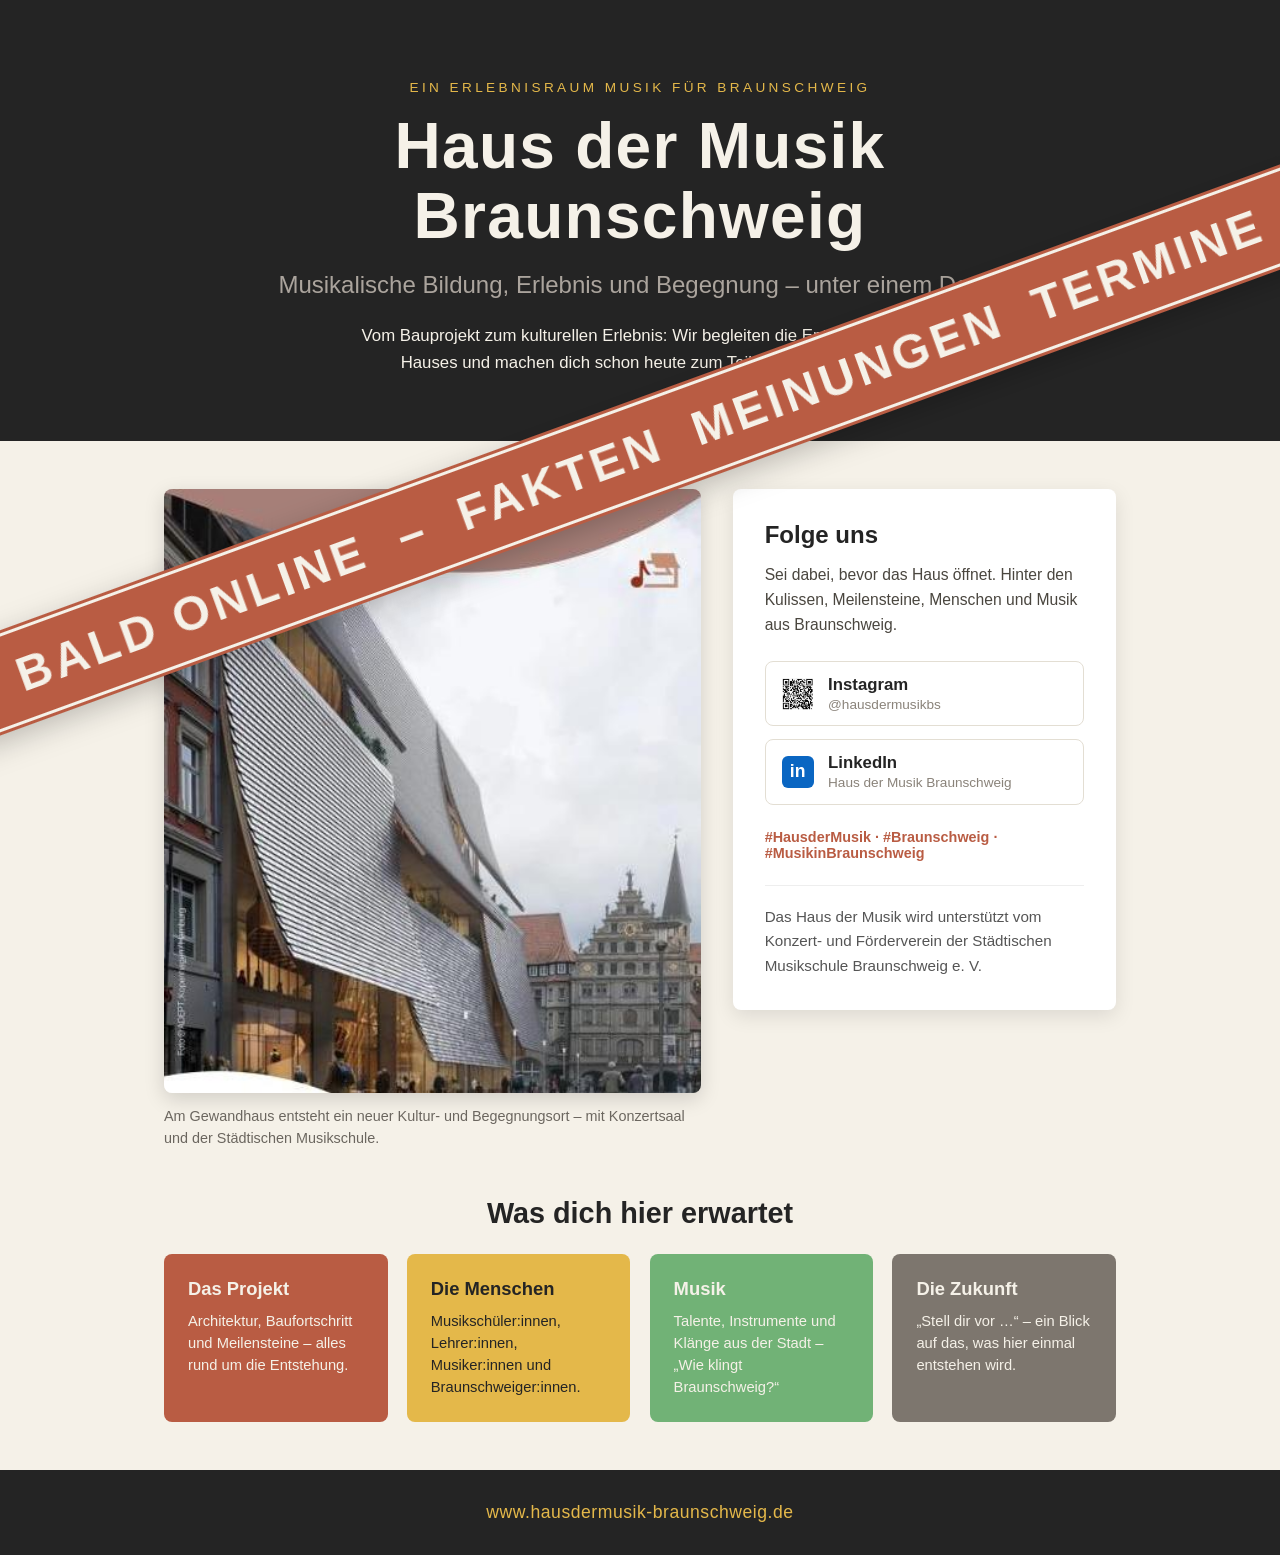
==== index.html @ 81d883ce "LinkedIn-URL final setzen Co-authored-by: volkereckhardt1958 <volkereckhardt1958@users.noreply.githu" ====
<!DOCTYPE html>
<html lang="de">
<head>
  <meta charset="UTF-8">
  <meta name="viewport" content="width=device-width, initial-scale=1.0">
  <title>Haus der Musik Braunschweig</title>
  <meta name="description" content="Haus der Musik Braunschweig – musikalische Bildung, Erlebnis und Begegnung unter einem Dach. Vom Bauprojekt zum kulturellen Erlebnis.">
  <link rel="stylesheet" href="style.css">
</head>
<body>

  <div class="banner" aria-hidden="true">
    <span>bald online &nbsp;–&nbsp; Fakten&nbsp; Meinungen&nbsp; Termine</span>
  </div>

  <header class="hero">
    <div class="hero-inner">
      <p class="kicker">Ein Erlebnisraum Musik für Braunschweig</p>
      <h1>Haus der Musik<br>Braunschweig</h1>
      <p class="subtitle">Musikalische Bildung, Erlebnis und Begegnung – unter einem Dach.</p>
      <p class="vision">Vom Bauprojekt zum kulturellen Erlebnis: Wir begleiten die Entstehung des Hauses und machen dich schon heute zum Teil des Projekts. 🎵</p>
    </div>
  </header>

  <main>
    <section class="content">
      <div class="card">
        <img src="images/gebaeude.jpg" alt="Zukünftiges Haus der Musik Braunschweig am Gewandhaus" class="gebaeude">
        <p class="caption">Am Gewandhaus entsteht ein neuer Kultur- und Begegnungsort – mit Konzertsaal und der Städtischen Musikschule.</p>
      </div>

      <div class="info">
        <h2>Folge uns</h2>
        <p class="intro">Sei dabei, bevor das Haus öffnet. Hinter den Kulissen, Meilensteine, Menschen und Musik aus Braunschweig.</p>

        <div class="links">
          <a href="https://www.instagram.com/hausdermusikbs" target="_blank" rel="noopener" class="social">
            <img src="images/logo.jpg" alt="Instagram-Logo" class="social-icon">
            <span>
              <strong>Instagram</strong>
              <small>@hausdermusikbs</small>
            </span>
          </a>
          <a href="https://www.linkedin.com/company/haus-der-musik-braunschweig/" target="_blank" rel="noopener" class="social">
            <span class="social-icon social-text">in</span>
            <span>
              <strong>LinkedIn</strong>
              <small>Haus der Musik Braunschweig</small>
            </span>
          </a>
        </div>

        <div class="hashtags">#HausderMusik · #Braunschweig · #MusikinBraunschweig</div>

        <p class="foerder">
          Das Haus der Musik wird unterstützt vom Konzert- und
          Förderverein der Städtischen Musikschule Braunschweig e.&nbsp;V.
        </p>
      </div>
    </section>

    <section class="pillars">
      <h2>Was dich hier erwartet</h2>
      <div class="pillar-grid">
        <div class="pillar pillar-red">
          <h3>Das Projekt</h3>
          <p>Architektur, Baufortschritt und Meilensteine – alles rund um die Entstehung.</p>
        </div>
        <div class="pillar pillar-yellow">
          <h3>Die Menschen</h3>
          <p>Musikschüler:innen, Lehrer:innen, Musiker:innen und Braunschweiger:innen.</p>
        </div>
        <div class="pillar pillar-green">
          <h3>Musik</h3>
          <p>Talente, Instrumente und Klänge aus der Stadt – „Wie klingt Braunschweig?“</p>
        </div>
        <div class="pillar pillar-grey">
          <h3>Die Zukunft</h3>
          <p>„Stell dir vor …“ – ein Blick auf das, was hier einmal entstehen wird.</p>
        </div>
      </div>
    </section>
  </main>

  <footer>
    <a href="https://www.hausdermusik-braunschweig.de" target="_blank" rel="noopener">www.hausdermusik-braunschweig.de</a>
  </footer>

</body>
</html>
---- style.css ----
* {
  margin: 0;
  padding: 0;
  box-sizing: border-box;
}

:root {
  --cream: #F5F1E8;
  --black: #242424;
  --grey: #ABA49D;
  --red: #B95C43;
  --yellow: #E4B84A;
  --green: #71B276;
}

body {
  font-family: "Helvetica Neue", Helvetica, Arial, sans-serif;
  background: var(--cream);
  color: var(--black);
  min-height: 100vh;
  position: relative;
  overflow-x: hidden;
}

.banner {
  position: fixed;
  top: 50%;
  left: 50%;
  transform: translate(-50%, -50%) rotate(-20deg);
  background: var(--red);
  color: var(--cream);
  font-size: clamp(1.4rem, 4vw, 3rem);
  font-weight: 700;
  letter-spacing: 0.08em;
  text-transform: uppercase;
  padding: 1rem 4rem;
  white-space: nowrap;
  box-shadow: 0 8px 30px rgba(0, 0, 0, 0.25);
  z-index: 100;
  pointer-events: none;
  border: 3px solid var(--cream);
  outline: 3px solid var(--red);
}

.hero {
  background: var(--black);
  color: var(--cream);
  padding: 5rem 1.5rem 4rem;
  text-align: center;
}

.kicker {
  text-transform: uppercase;
  letter-spacing: 0.25em;
  font-size: 0.85rem;
  color: var(--yellow);
  margin-bottom: 1rem;
}

.hero h1 {
  font-size: clamp(2.2rem, 6vw, 4rem);
  letter-spacing: 0.02em;
  line-height: 1.1;
  font-weight: 700;
}

.subtitle {
  margin-top: 1.2rem;
  font-size: clamp(1.1rem, 2.5vw, 1.5rem);
  color: var(--grey);
}

.vision {
  margin: 1.5rem auto 0;
  max-width: 560px;
  line-height: 1.6;
  font-size: 1.05rem;
}

.content {
  display: grid;
  grid-template-columns: 1fr;
  gap: 2rem;
  max-width: 1000px;
  margin: 3rem auto;
  padding: 0 1.5rem;
}

@media (min-width: 800px) {
  .content {
    grid-template-columns: 1.4fr 1fr;
    align-items: start;
  }
}

.gebaeude {
  width: 100%;
  height: auto;
  border-radius: 8px;
  box-shadow: 0 6px 20px rgba(0, 0, 0, 0.15);
  display: block;
}

.caption {
  margin-top: 0.8rem;
  font-size: 0.9rem;
  color: #6b665f;
  line-height: 1.5;
}

.info {
  background: #fff;
  border-radius: 8px;
  padding: 2rem;
  box-shadow: 0 6px 20px rgba(0, 0, 0, 0.1);
}

.info h2 {
  margin-bottom: 0.8rem;
  font-size: 1.5rem;
}

.intro {
  margin-bottom: 1.5rem;
  line-height: 1.6;
  font-size: 0.98rem;
  color: #4a463f;
}

.links {
  display: flex;
  flex-direction: column;
  gap: 0.8rem;
  margin-bottom: 1.5rem;
}

.social {
  display: flex;
  align-items: center;
  gap: 0.9rem;
  text-decoration: none;
  color: var(--black);
  border: 1px solid #e3ded3;
  border-radius: 8px;
  padding: 0.8rem 1rem;
  transition: background 0.2s, border-color 0.2s;
}

.social:hover {
  background: var(--cream);
  border-color: var(--red);
}

.social strong {
  display: block;
  font-size: 1.05rem;
}

.social small {
  color: #8a837a;
  font-size: 0.85rem;
}

.social-icon {
  width: 32px;
  height: 32px;
  object-fit: contain;
  flex-shrink: 0;
}

.social-text {
  display: inline-flex;
  align-items: center;
  justify-content: center;
  width: 32px;
  height: 32px;
  border-radius: 6px;
  background: #0a66c2;
  color: #fff;
  font-weight: 700;
  font-size: 1.1rem;
  flex-shrink: 0;
}

.hashtags {
  font-size: 0.9rem;
  color: var(--red);
  margin-bottom: 1.5rem;
  font-weight: 600;
}

.foerder {
  font-size: 0.95rem;
  line-height: 1.6;
  color: #555;
  border-top: 1px solid #eee;
  padding-top: 1.2rem;
}

.pillars {
  max-width: 1000px;
  margin: 0 auto 3rem;
  padding: 0 1.5rem;
}

.pillars h2 {
  text-align: center;
  margin-bottom: 1.5rem;
  font-size: 1.8rem;
}

.pillar-grid {
  display: grid;
  grid-template-columns: repeat(auto-fit, minmax(200px, 1fr));
  gap: 1.2rem;
}

.pillar {
  border-radius: 8px;
  padding: 1.5rem;
  color: var(--cream);
  min-height: 160px;
}

.pillar h3 {
  margin-bottom: 0.6rem;
  font-size: 1.15rem;
}

.pillar p {
  font-size: 0.92rem;
  line-height: 1.5;
}

.pillar-red { background: var(--red); }
.pillar-yellow { background: var(--yellow); color: var(--black); }
.pillar-green { background: var(--green); }
.pillar-grey { background: #7d766e; }

footer {
  text-align: center;
  padding: 2rem 1rem;
  background: var(--black);
}

footer a {
  color: var(--yellow);
  font-size: 1.1rem;
  text-decoration: none;
  letter-spacing: 0.03em;
}

footer a:hover {
  text-decoration: underline;
}
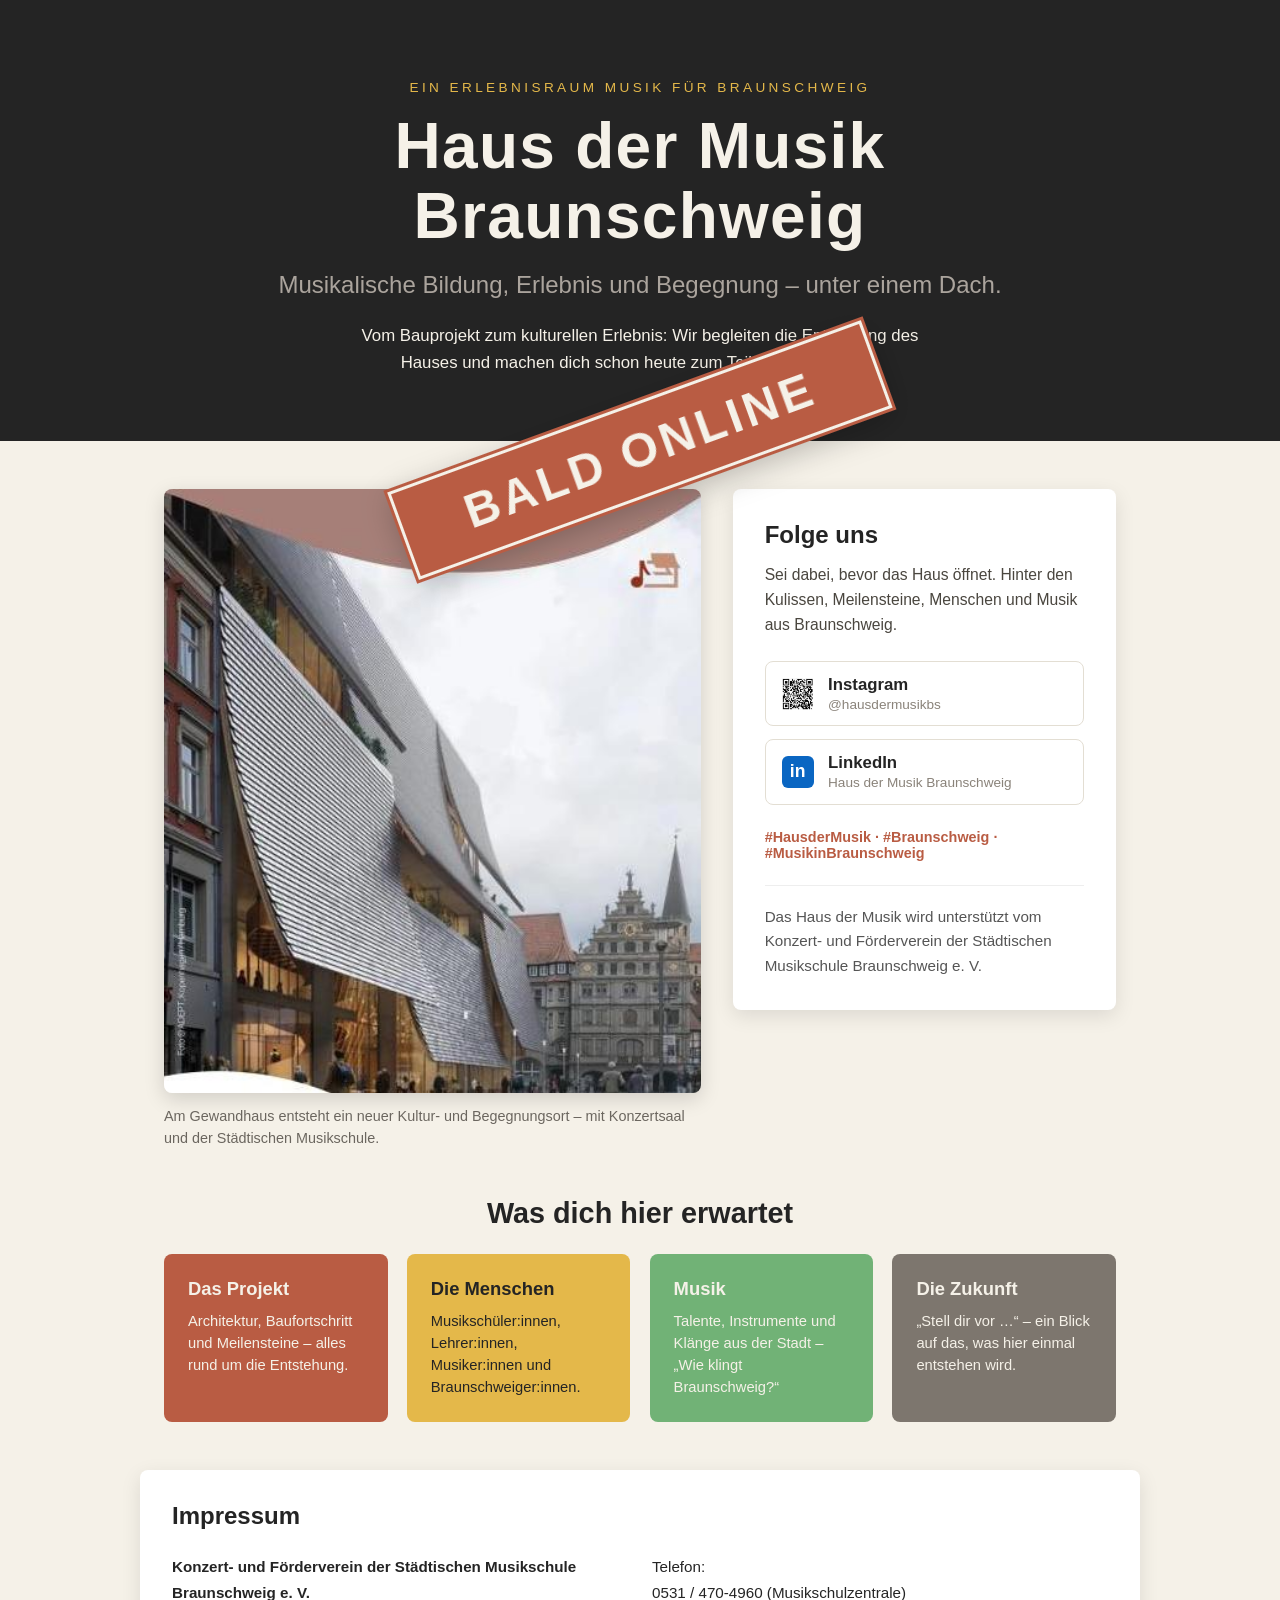
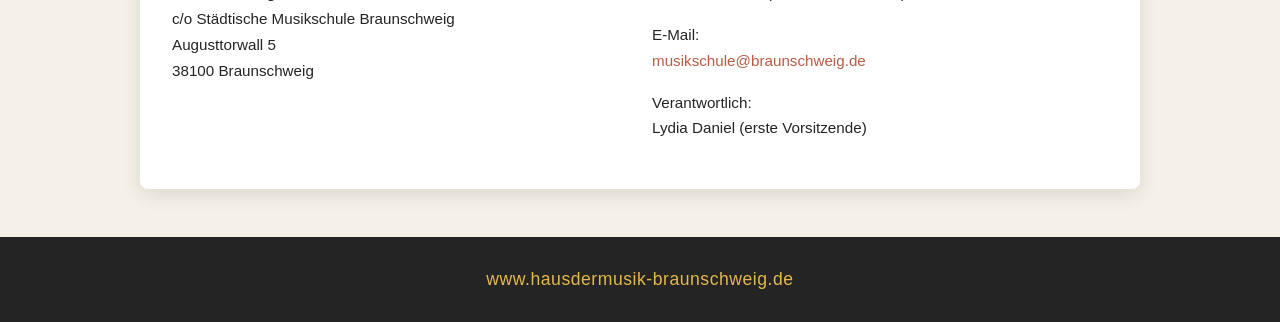
==== commit bc56b237: "Impressum hinzufuegen, Banner auf 'Bald online' kuerzen Co-authored-by: volkereckhardt1958 <volkerec" ====
--- a/index.html
+++ b/index.html
@@ -10,7 +10,7 @@
 <body>
 
   <div class="banner" aria-hidden="true">
-    <span>bald online &nbsp;–&nbsp; Fakten&nbsp; Meinungen&nbsp; Termine</span>
+    <span>Bald online</span>
   </div>
 
   <header class="hero">
@@ -82,6 +82,23 @@
     </section>
   </main>
 
+  <section class="impressum" id="impressum">
+    <h2>Impressum</h2>
+    <div class="impressum-grid">
+      <div>
+        <p><strong>Konzert- und Förderverein der Städtischen Musikschule Braunschweig e.&nbsp;V.</strong><br>
+        c/o Städtische Musikschule Braunschweig<br>
+        Augusttorwall 5<br>
+        38100 Braunschweig</p>
+      </div>
+      <div>
+        <p>Telefon:<br>0531 / 470-4960 (Musikschulzentrale)</p>
+        <p>E-Mail:<br><a href="mailto:musikschule@braunschweig.de">musikschule@braunschweig.de</a></p>
+        <p>Verantwortlich:<br>Lydia Daniel (erste Vorsitzende)</p>
+      </div>
+    </div>
+  </section>
+
   <footer>
     <a href="https://www.hausdermusik-braunschweig.de" target="_blank" rel="noopener">www.hausdermusik-braunschweig.de</a>
   </footer>
--- a/style.css
+++ b/style.css
@@ -237,6 +237,47 @@
 .pillar-green { background: var(--green); }
 .pillar-grey { background: #7d766e; }
 
+.impressum {
+  max-width: 1000px;
+  margin: 0 auto 3rem;
+  padding: 2rem;
+  background: #fff;
+  border-radius: 8px;
+  box-shadow: 0 6px 20px rgba(0, 0, 0, 0.1);
+}
+
+.impressum h2 {
+  margin-bottom: 1.5rem;
+  font-size: 1.5rem;
+}
+
+.impressum-grid {
+  display: grid;
+  grid-template-columns: 1fr;
+  gap: 1.5rem;
+}
+
+@media (min-width: 700px) {
+  .impressum-grid {
+    grid-template-columns: 1fr 1fr;
+  }
+}
+
+.impressum p {
+  line-height: 1.7;
+  margin-bottom: 1rem;
+  font-size: 0.95rem;
+}
+
+.impressum a {
+  color: var(--red);
+  text-decoration: none;
+}
+
+.impressum a:hover {
+  text-decoration: underline;
+}
+
 footer {
   text-align: center;
   padding: 2rem 1rem;
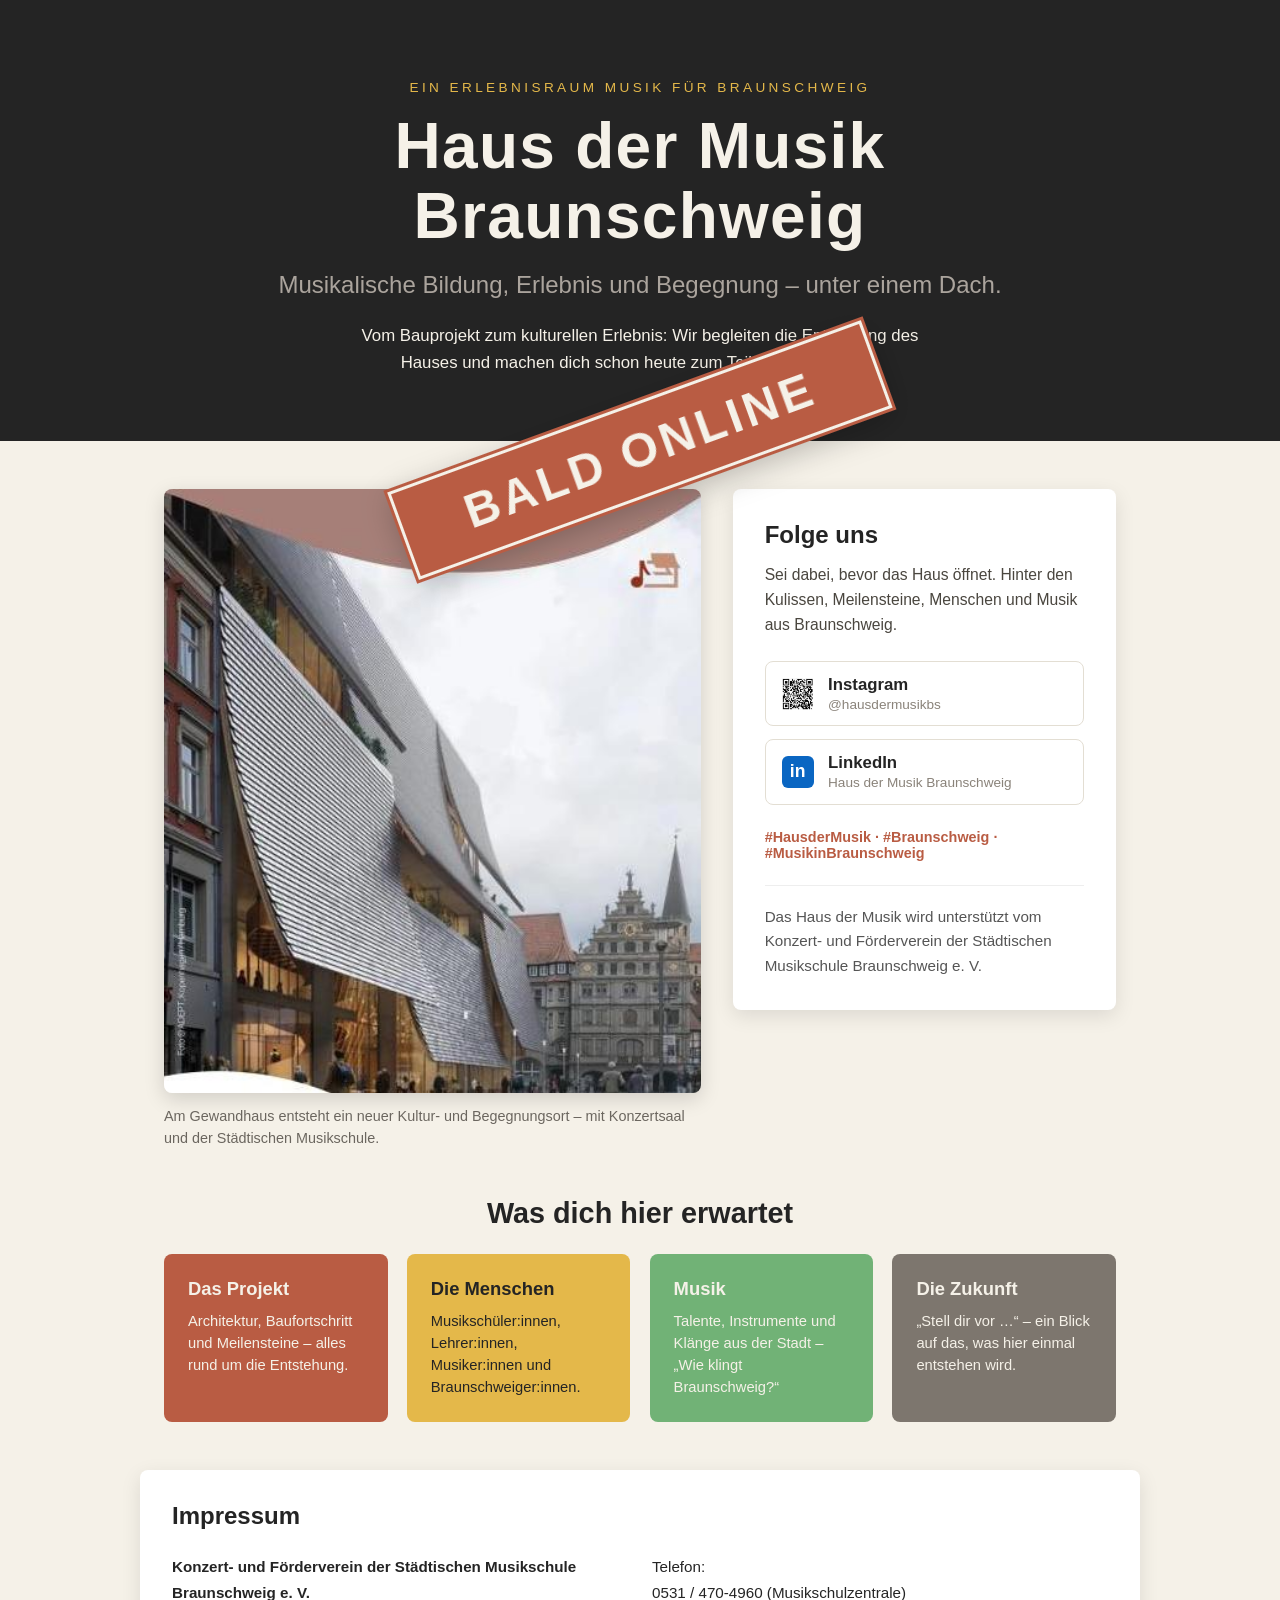
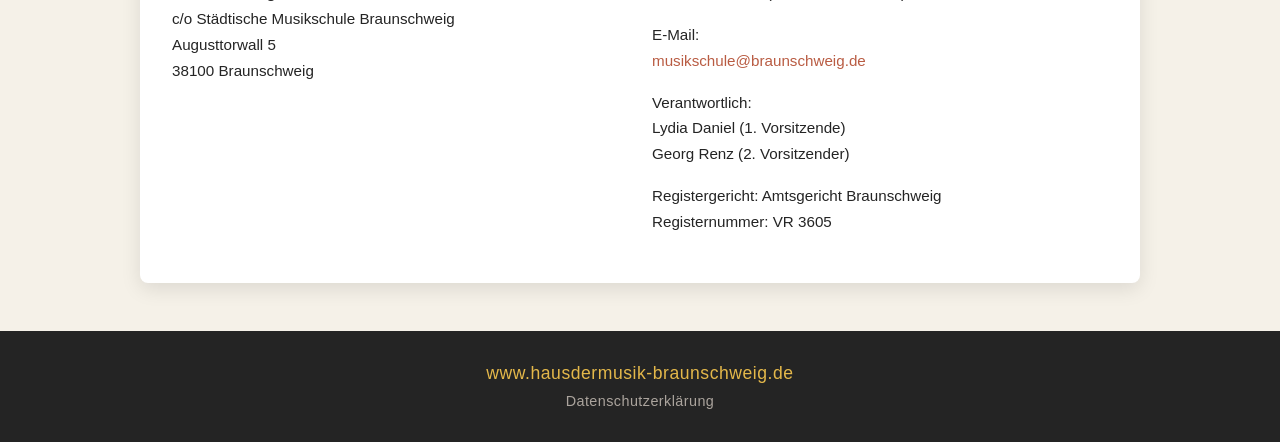
==== commit a675c31c: "Impressum vervollstaendigen (Registergericht, VR 3605) und Datenschutzerklaerung hinzufuegen Co-auth" ====
--- a/index.html
+++ b/index.html
@@ -94,13 +94,15 @@
       <div>
         <p>Telefon:<br>0531 / 470-4960 (Musikschulzentrale)</p>
         <p>E-Mail:<br><a href="mailto:musikschule@braunschweig.de">musikschule@braunschweig.de</a></p>
-        <p>Verantwortlich:<br>Lydia Daniel (erste Vorsitzende)</p>
+        <p>Verantwortlich:<br>Lydia Daniel (1. Vorsitzende)<br>Georg Renz (2. Vorsitzender)</p>
+        <p>Registergericht: Amtsgericht Braunschweig<br>Registernummer: VR 3605</p>
       </div>
     </div>
   </section>
 
   <footer>
     <a href="https://www.hausdermusik-braunschweig.de" target="_blank" rel="noopener">www.hausdermusik-braunschweig.de</a>
+    <p><a href="datenschutz.html">Datenschutzerklärung</a></p>
   </footer>
 
 </body>
--- a/style.css
+++ b/style.css
@@ -278,6 +278,44 @@
   text-decoration: underline;
 }
 
+footer p {
+  margin-top: 0.5rem;
+}
+
+footer p a {
+  font-size: 0.9rem;
+  color: var(--grey);
+}
+
+.legal {
+  max-width: 800px;
+  margin: 3rem auto;
+  padding: 0 1.5rem;
+}
+
+.legal h1 {
+  margin-bottom: 1.5rem;
+}
+
+.legal h2 {
+  margin: 1.8rem 0 0.7rem;
+  font-size: 1.15rem;
+}
+
+.legal p {
+  line-height: 1.7;
+  font-size: 0.95rem;
+  color: #4a463f;
+}
+
+.legal a {
+  color: var(--red);
+}
+
+.legal .back {
+  margin-top: 2.5rem;
+}
+
 footer {
   text-align: center;
   padding: 2rem 1rem;
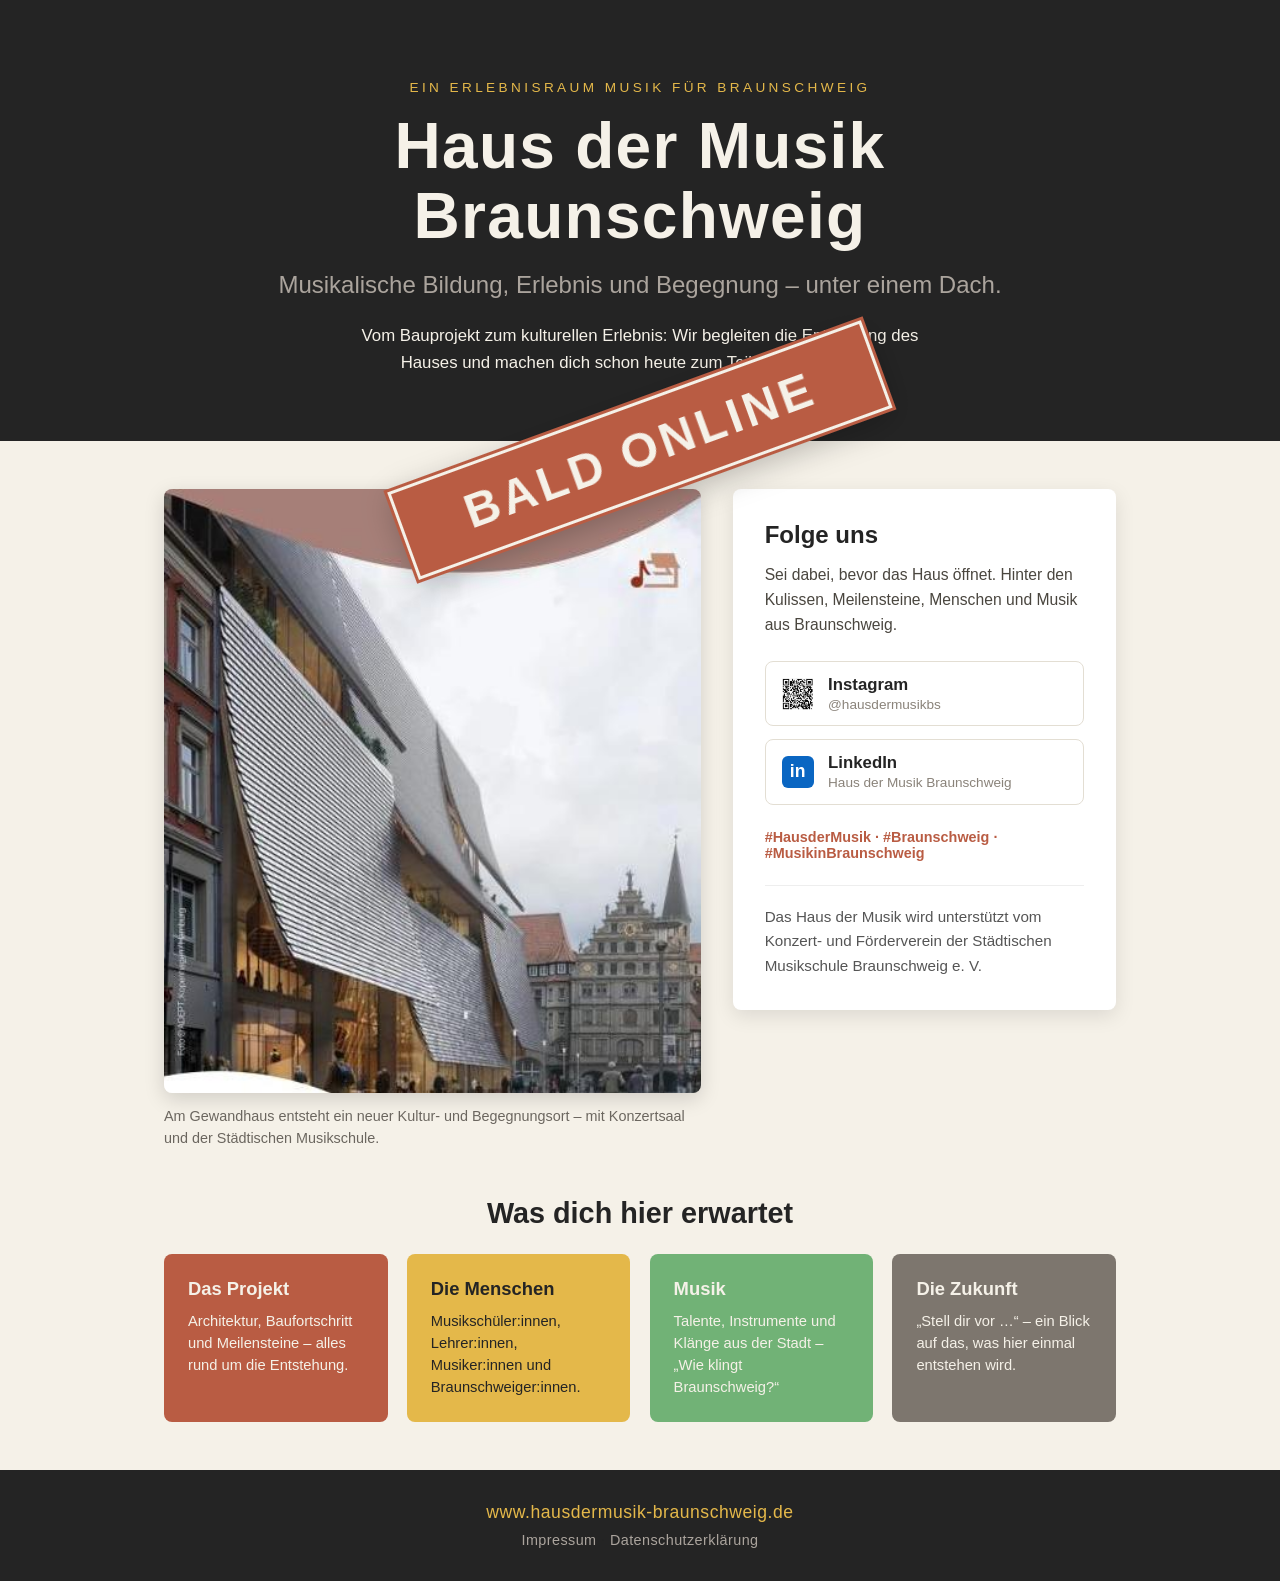
==== commit b76d99bd: "Impressum auf eigene Seite auslagern Co-authored-by: volkereckhardt1958 <volkereckhardt1958@users.no" ====
--- a/index.html
+++ b/index.html
@@ -82,27 +82,9 @@
     </section>
   </main>
 
-  <section class="impressum" id="impressum">
-    <h2>Impressum</h2>
-    <div class="impressum-grid">
-      <div>
-        <p><strong>Konzert- und Förderverein der Städtischen Musikschule Braunschweig e.&nbsp;V.</strong><br>
-        c/o Städtische Musikschule Braunschweig<br>
-        Augusttorwall 5<br>
-        38100 Braunschweig</p>
-      </div>
-      <div>
-        <p>Telefon:<br>0531 / 470-4960 (Musikschulzentrale)</p>
-        <p>E-Mail:<br><a href="mailto:musikschule@braunschweig.de">musikschule@braunschweig.de</a></p>
-        <p>Verantwortlich:<br>Lydia Daniel (1. Vorsitzende)<br>Georg Renz (2. Vorsitzender)</p>
-        <p>Registergericht: Amtsgericht Braunschweig<br>Registernummer: VR 3605</p>
-      </div>
-    </div>
-  </section>
-
   <footer>
     <a href="https://www.hausdermusik-braunschweig.de" target="_blank" rel="noopener">www.hausdermusik-braunschweig.de</a>
-    <p><a href="datenschutz.html">Datenschutzerklärung</a></p>
+    <p><a href="impressum.html">Impressum</a> · <a href="datenschutz.html">Datenschutzerklärung</a></p>
   </footer>
 
 </body>
--- a/style.css
+++ b/style.css
@@ -237,47 +237,6 @@
 .pillar-green { background: var(--green); }
 .pillar-grey { background: #7d766e; }
 
-.impressum {
-  max-width: 1000px;
-  margin: 0 auto 3rem;
-  padding: 2rem;
-  background: #fff;
-  border-radius: 8px;
-  box-shadow: 0 6px 20px rgba(0, 0, 0, 0.1);
-}
-
-.impressum h2 {
-  margin-bottom: 1.5rem;
-  font-size: 1.5rem;
-}
-
-.impressum-grid {
-  display: grid;
-  grid-template-columns: 1fr;
-  gap: 1.5rem;
-}
-
-@media (min-width: 700px) {
-  .impressum-grid {
-    grid-template-columns: 1fr 1fr;
-  }
-}
-
-.impressum p {
-  line-height: 1.7;
-  margin-bottom: 1rem;
-  font-size: 0.95rem;
-}
-
-.impressum a {
-  color: var(--red);
-  text-decoration: none;
-}
-
-.impressum a:hover {
-  text-decoration: underline;
-}
-
 footer p {
   margin-top: 0.5rem;
 }
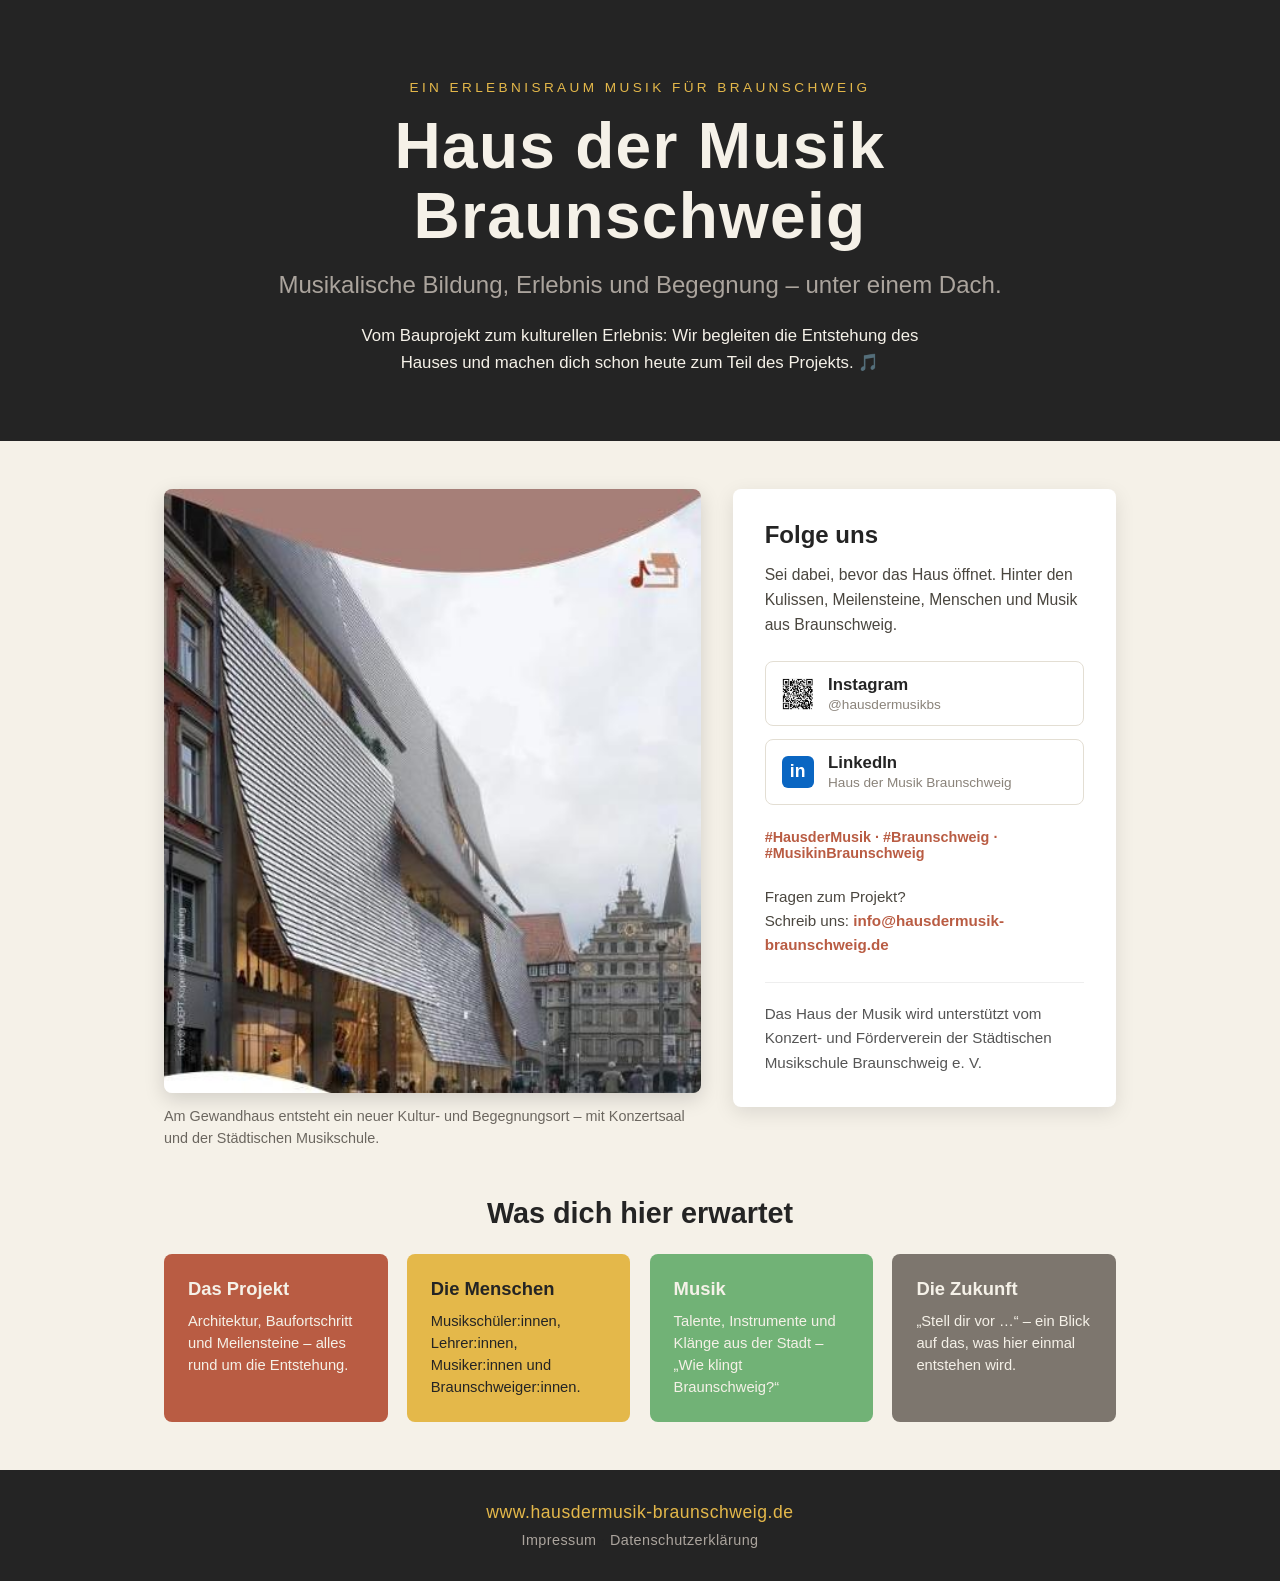
==== commit 82fc2ae1: "Projekt-Email aufnehmen, Querbalken entfernen Co-authored-by: volkereckhardt1958 <volkereckhardt1958" ====
--- a/index.html
+++ b/index.html
@@ -8,10 +8,6 @@
   <link rel="stylesheet" href="style.css">
 </head>
 <body>
-
-  <div class="banner" aria-hidden="true">
-    <span>Bald online</span>
-  </div>
 
   <header class="hero">
     <div class="hero-inner">
@@ -52,6 +48,8 @@
 
         <div class="hashtags">#HausderMusik · #Braunschweig · #MusikinBraunschweig</div>
 
+        <p class="kontakt">Fragen zum Projekt?<br>Schreib uns: <a href="mailto:info@hausdermusik-braunschweig.de">info@hausdermusik-braunschweig.de</a></p>
+
         <p class="foerder">
           Das Haus der Musik wird unterstützt vom Konzert- und
           Förderverein der Städtischen Musikschule Braunschweig e.&nbsp;V.
--- a/style.css
+++ b/style.css
@@ -22,24 +22,21 @@
   overflow-x: hidden;
 }
 
-.banner {
-  position: fixed;
-  top: 50%;
-  left: 50%;
-  transform: translate(-50%, -50%) rotate(-20deg);
-  background: var(--red);
-  color: var(--cream);
-  font-size: clamp(1.4rem, 4vw, 3rem);
-  font-weight: 700;
-  letter-spacing: 0.08em;
-  text-transform: uppercase;
-  padding: 1rem 4rem;
-  white-space: nowrap;
-  box-shadow: 0 8px 30px rgba(0, 0, 0, 0.25);
-  z-index: 100;
-  pointer-events: none;
-  border: 3px solid var(--cream);
-  outline: 3px solid var(--red);
+.kontakt {
+  font-size: 0.95rem;
+  line-height: 1.6;
+  color: #4a463f;
+  margin-bottom: 1.5rem;
+}
+
+.kontakt a {
+  color: var(--red);
+  text-decoration: none;
+  font-weight: 600;
+}
+
+.kontakt a:hover {
+  text-decoration: underline;
 }
 
 .hero {
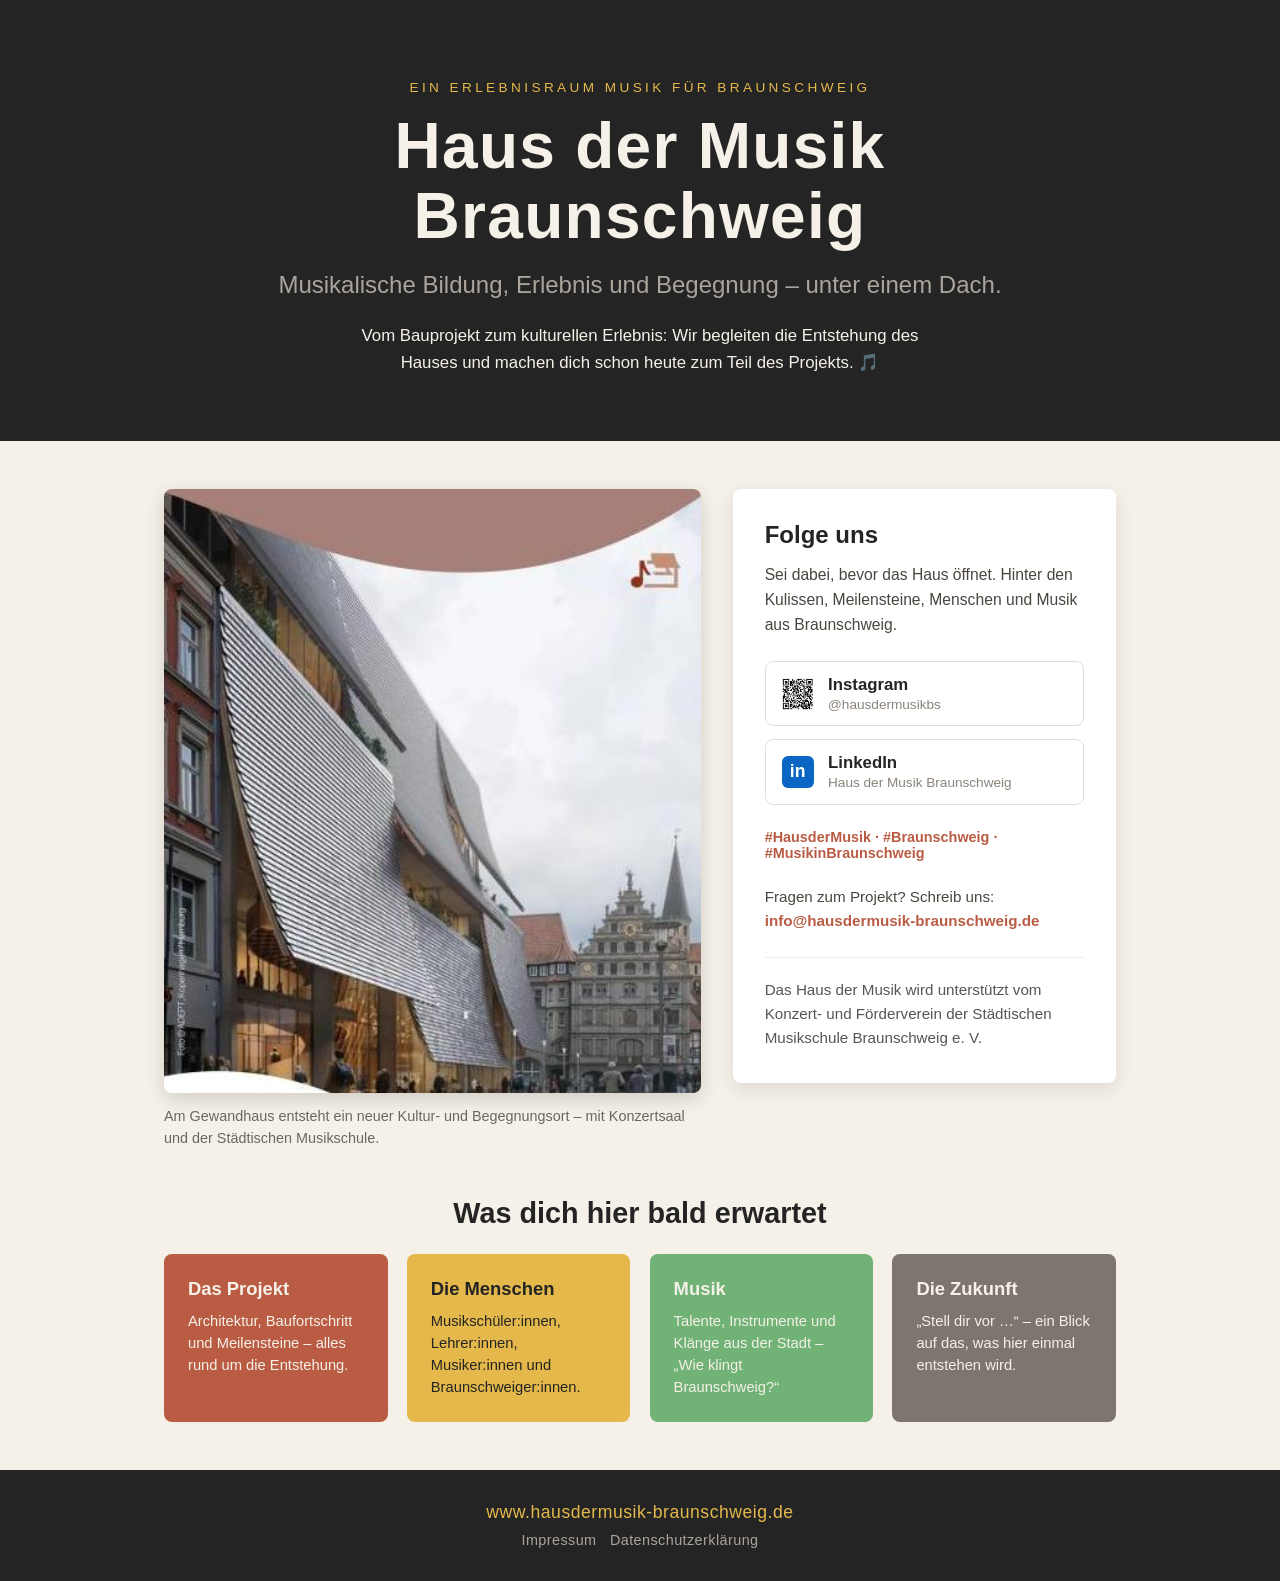
==== commit 463cb7ab: "Ueberschrift angepasst, Projekt-Email ins Impressum, Email ohne Umbruch Co-authored-by: volkereckhar" ====
--- a/index.html
+++ b/index.html
@@ -48,7 +48,7 @@
 
         <div class="hashtags">#HausderMusik · #Braunschweig · #MusikinBraunschweig</div>
 
-        <p class="kontakt">Fragen zum Projekt?<br>Schreib uns: <a href="mailto:info@hausdermusik-braunschweig.de">info@hausdermusik-braunschweig.de</a></p>
+        <p class="kontakt">Fragen zum Projekt? Schreib uns: <a href="mailto:info@hausdermusik-braunschweig.de" class="nowrap">info@hausdermusik-braunschweig.de</a></p>
 
         <p class="foerder">
           Das Haus der Musik wird unterstützt vom Konzert- und
@@ -58,7 +58,7 @@
     </section>
 
     <section class="pillars">
-      <h2>Was dich hier erwartet</h2>
+      <h2>Was dich hier bald erwartet</h2>
       <div class="pillar-grid">
         <div class="pillar pillar-red">
           <h3>Das Projekt</h3>
--- a/style.css
+++ b/style.css
@@ -37,6 +37,10 @@
 
 .kontakt a:hover {
   text-decoration: underline;
+}
+
+.nowrap {
+  white-space: nowrap;
 }
 
 .hero {
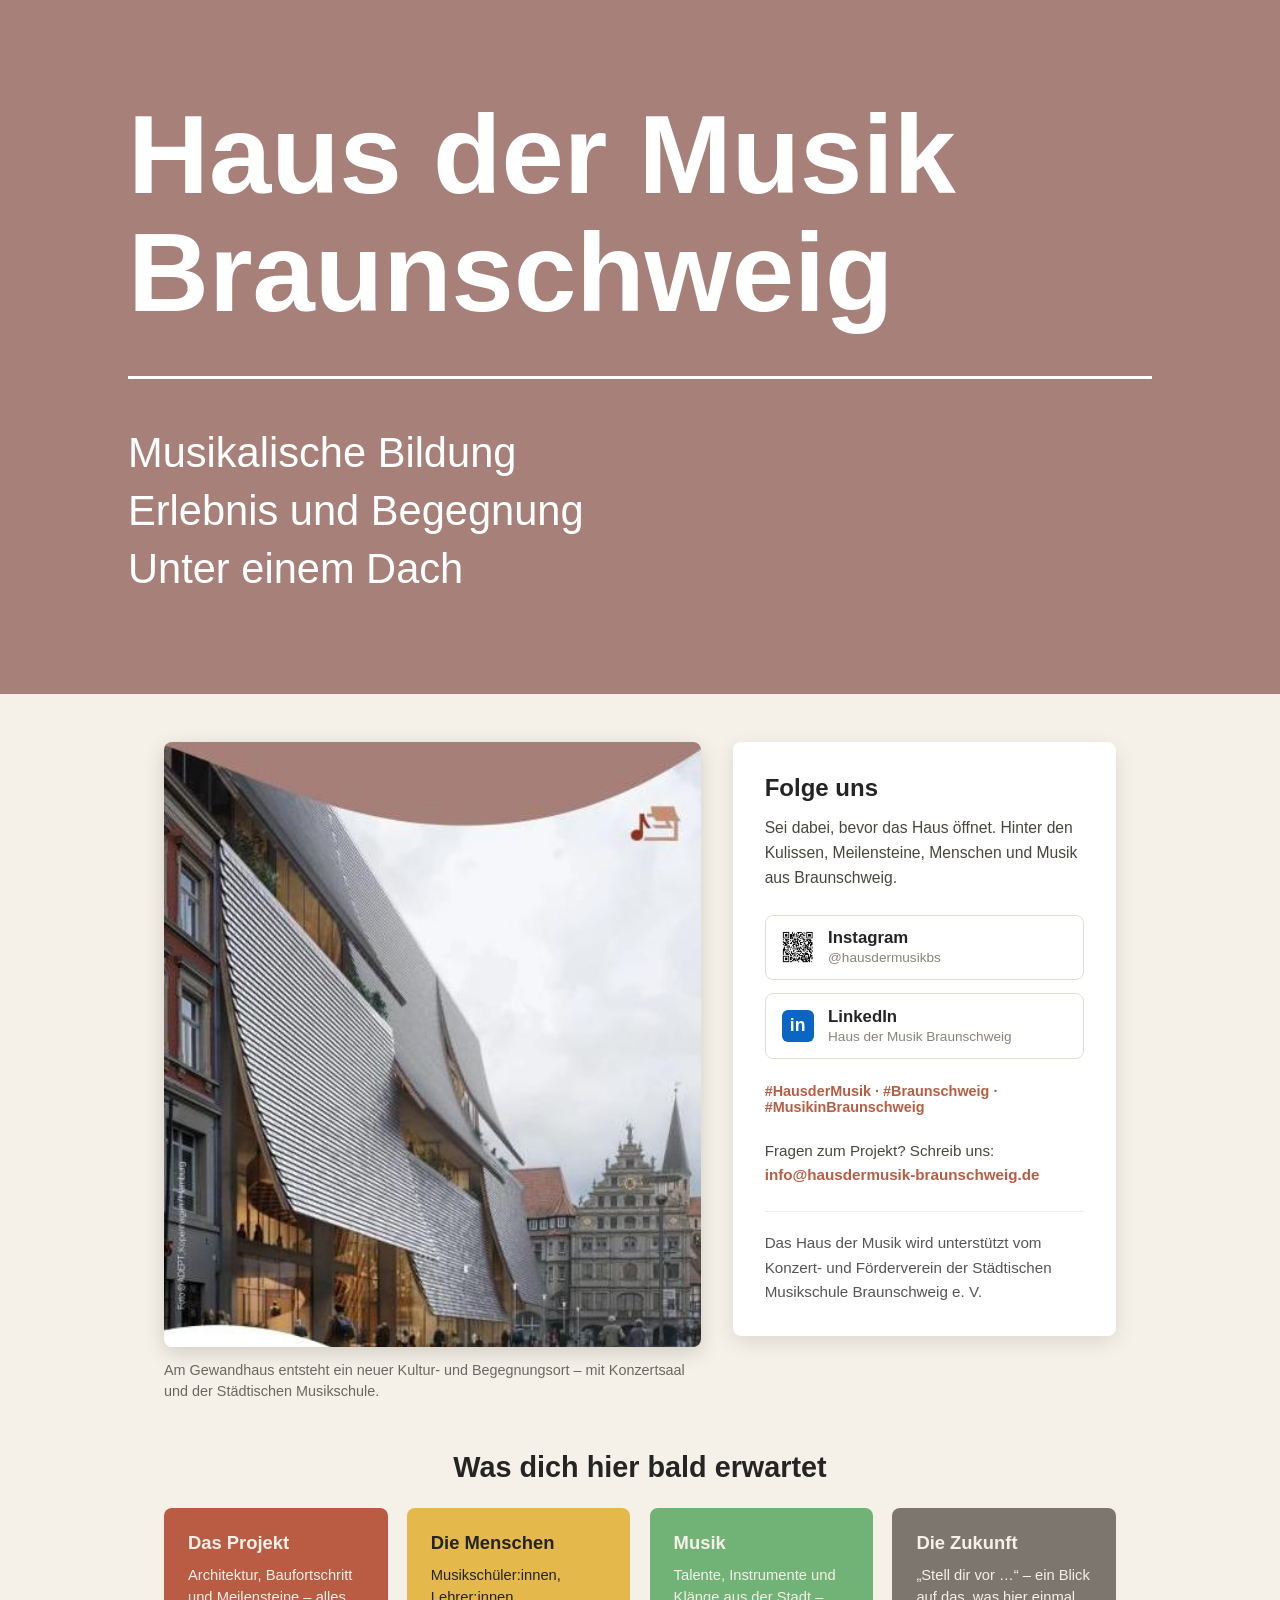
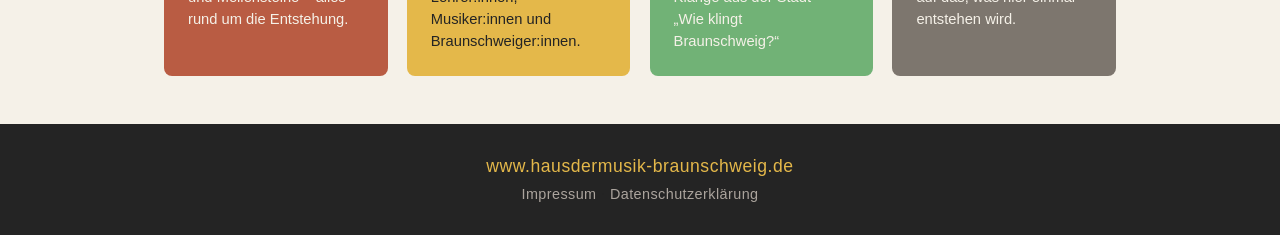
==== commit da9a7e6d: "Hero-Bereich nach Roll-Up-Design umgestalten Co-authored-by: volkereckhardt1958 <volkereckhardt1958@" ====
--- a/index.html
+++ b/index.html
@@ -11,10 +11,9 @@
 
   <header class="hero">
     <div class="hero-inner">
-      <p class="kicker">Ein Erlebnisraum Musik für Braunschweig</p>
       <h1>Haus der Musik<br>Braunschweig</h1>
-      <p class="subtitle">Musikalische Bildung, Erlebnis und Begegnung – unter einem Dach.</p>
-      <p class="vision">Vom Bauprojekt zum kulturellen Erlebnis: Wir begleiten die Entstehung des Hauses und machen dich schon heute zum Teil des Projekts. 🎵</p>
+      <div class="hero-line" aria-hidden="true"></div>
+      <p class="subtitle">Musikalische Bildung<br>Erlebnis und Begegnung<br>Unter einem Dach</p>
     </div>
   </header>
 
--- a/style.css
+++ b/style.css
@@ -43,39 +43,36 @@
   white-space: nowrap;
 }
 
+/* Hero-Bereich nach dem Roll-Up-Design */
 .hero {
-  background: var(--black);
-  color: var(--cream);
-  padding: 5rem 1.5rem 4rem;
-  text-align: center;
-}
-
-.kicker {
-  text-transform: uppercase;
-  letter-spacing: 0.25em;
-  font-size: 0.85rem;
-  color: var(--yellow);
-  margin-bottom: 1rem;
+  background: #a68079;
+  color: #fff;
+  padding: clamp(3rem, 8vw, 6rem) 10%;
+}
+
+.hero-inner {
+  max-width: 1100px;
 }
 
 .hero h1 {
-  font-size: clamp(2.2rem, 6vw, 4rem);
-  letter-spacing: 0.02em;
-  line-height: 1.1;
+  font-size: clamp(2.6rem, 9vw, 7rem);
+  letter-spacing: 0;
+  line-height: 1.05;
   font-weight: 700;
+  text-transform: none;
+}
+
+.hero-line {
+  width: 100%;
+  height: 3px;
+  background: #fff;
+  margin: clamp(1.5rem, 3.5vw, 2.8rem) 0;
 }
 
 .subtitle {
-  margin-top: 1.2rem;
-  font-size: clamp(1.1rem, 2.5vw, 1.5rem);
-  color: var(--grey);
-}
-
-.vision {
-  margin: 1.5rem auto 0;
-  max-width: 560px;
-  line-height: 1.6;
-  font-size: 1.05rem;
+  font-size: clamp(1.3rem, 3.5vw, 2.6rem);
+  line-height: 1.4;
+  font-weight: 400;
 }
 
 .content {
@@ -292,3 +289,9 @@
 footer a:hover {
   text-decoration: underline;
 }
+
+.legal .stand {
+  margin-top: 2rem;
+  color: #8a837a;
+  font-size: 0.9rem;
+}
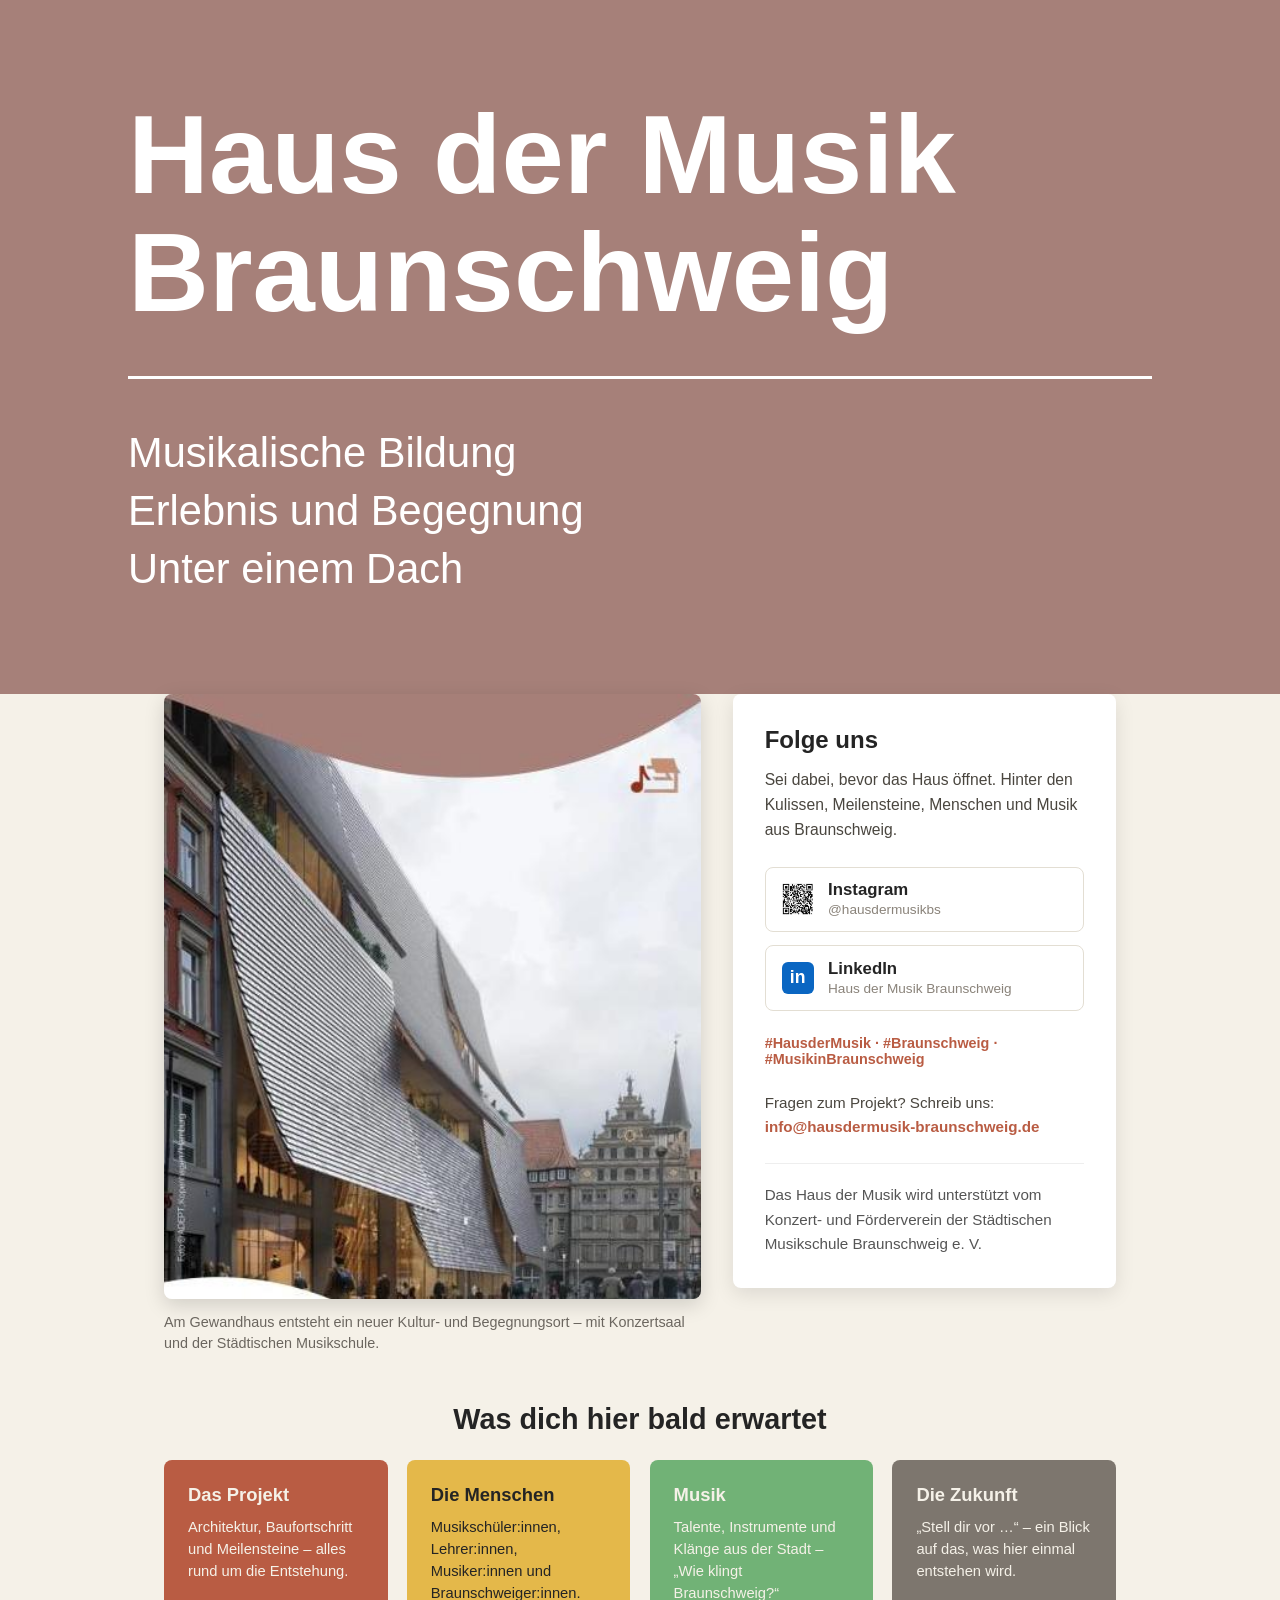
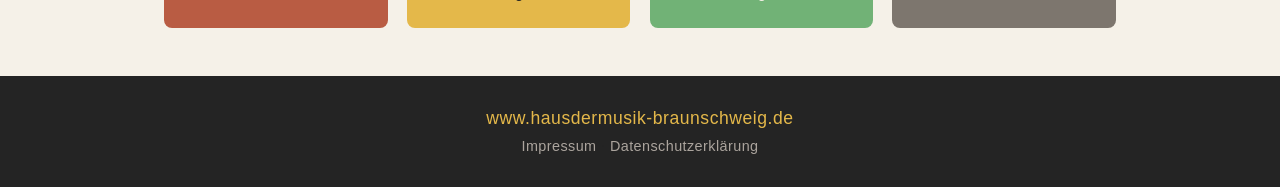
==== commit 939b8a91: "Logo als Favicon und Apple-Touch-Icon hinzufuegen Co-authored-by: volkereckhardt1958 <volkereckhardt" ====
--- a/index.html
+++ b/index.html
@@ -5,6 +5,8 @@
   <meta name="viewport" content="width=device-width, initial-scale=1.0">
   <title>Haus der Musik Braunschweig</title>
   <meta name="description" content="Haus der Musik Braunschweig – musikalische Bildung, Erlebnis und Begegnung unter einem Dach. Vom Bauprojekt zum kulturellen Erlebnis.">
+  <link rel="icon" type="image/png" href="favicon.png">
+  <link rel="apple-touch-icon" href="apple-touch-icon.png">
   <link rel="stylesheet" href="style.css">
 </head>
 <body>
--- a/style.css
+++ b/style.css
@@ -80,7 +80,7 @@
   grid-template-columns: 1fr;
   gap: 2rem;
   max-width: 1000px;
-  margin: 3rem auto;
+  margin: 0 auto 3rem;
   padding: 0 1.5rem;
 }
 
@@ -94,10 +94,12 @@
 .gebaeude {
   width: 100%;
   height: auto;
-  border-radius: 8px;
+  border-radius: 8px 8px 8px 8px;
   box-shadow: 0 6px 20px rgba(0, 0, 0, 0.15);
   display: block;
 }
+
+
 
 .caption {
   margin-top: 0.8rem;
